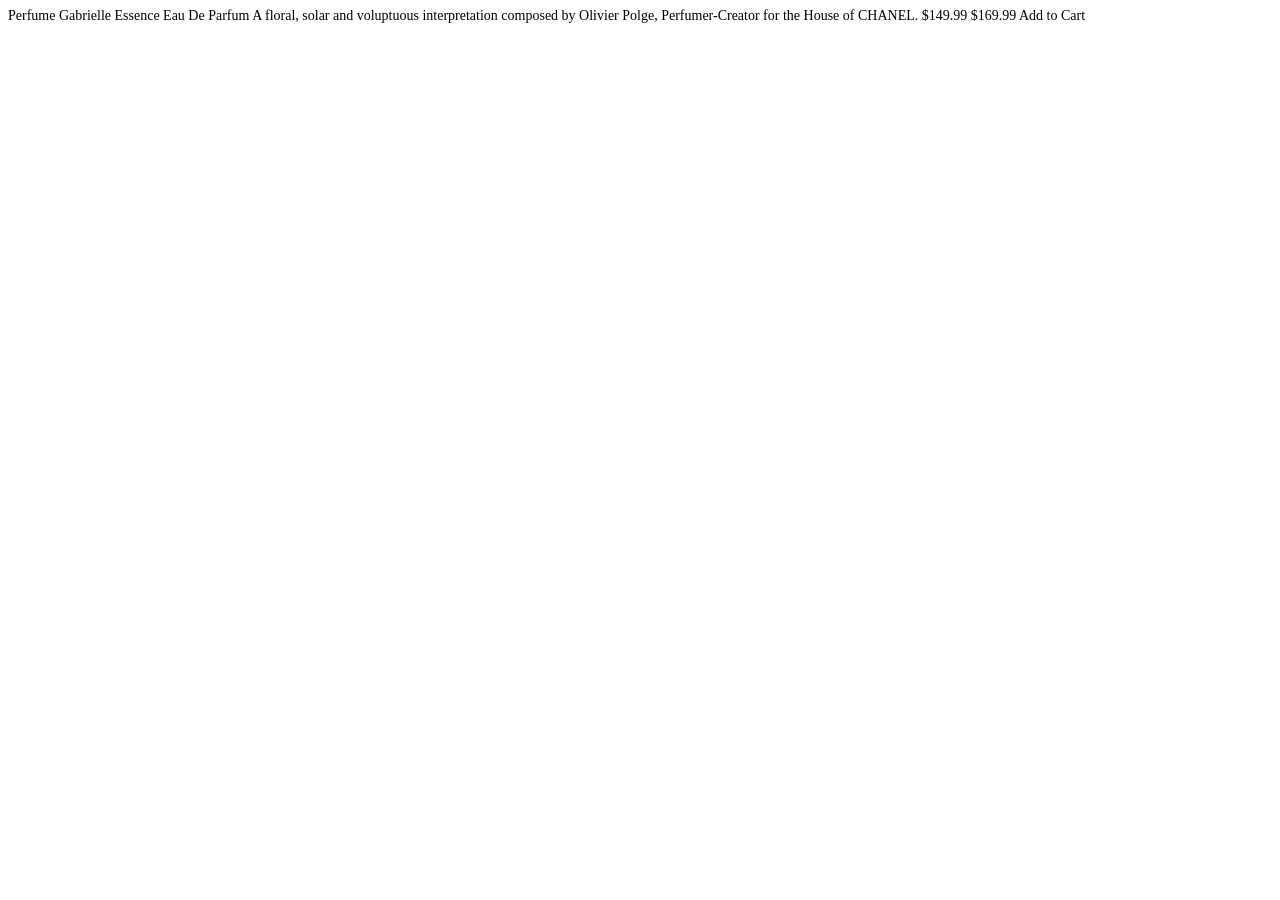
==== paths/Building responsive layouts/product-preview-card-component-main/index.html @ df7ce570 "setup project" ====
<!doctype html>
<html lang="en">
  <head>
    <meta charset="UTF-8" />
    <meta name="viewport" content="width=device-width, initial-scale=1.0" />

    <link
      rel="icon"
      type="image/png"
      sizes="32x32"
      href="./images/favicon-32x32.png"
    />

    <title>Frontend Mentor | Product preview card component</title>

    <link rel="preconnect" href="https://fonts.googleapis.com" />
    <link rel="preconnect" href="https://fonts.gstatic.com" crossorigin />
    <link
      href="https://fonts.googleapis.com/css2?family=Figtree:ital,wght@0,300..900;1,300..900&family=Fraunces:ital,opsz,wght@0,9..144,100..900;1,9..144,100..900&family=Inter:ital,opsz,wght@0,14..32,100..900;1,14..32,100..900&family=Montserrat:ital,wght@0,100..900;1,100..900&family=Outfit:wght@100..900&family=Young+Serif&display=swap"
      rel="stylesheet"
    />
    <link rel="stylesheet" href="styles.css" />
  </head>
  <body>
    Perfume Gabrielle Essence Eau De Parfum A floral, solar and voluptuous
    interpretation composed by Olivier Polge, Perfumer-Creator for the House of
    CHANEL. $149.99 $169.99 Add to Cart
  </body>
</html>
---- paths/Building responsive layouts/product-preview-card-component-main/styles.css ----
:root {
  --white: hsl(0, 0%, 100%);
  --black: hsl(212, 21%, 14%);
  --grey: hsl(228, 12%, 48%);
  --cream: hsl(30, 38%, 92%);

  --green-500: hsl(158, 36%, 37%);
  --green-700: hsl(158, 42%, 18%);

  --text-weight-light: 500;
  --text-weight-heavy: 700;

  --font-secondary: "Montserrat", sans-serif;
  --font-primary: "Fraunces", serif;
}

html {
  font-size: 14px;
}

@media screen and (min-width: 475px) {
  html {
    font-size: 14px;
  }
}
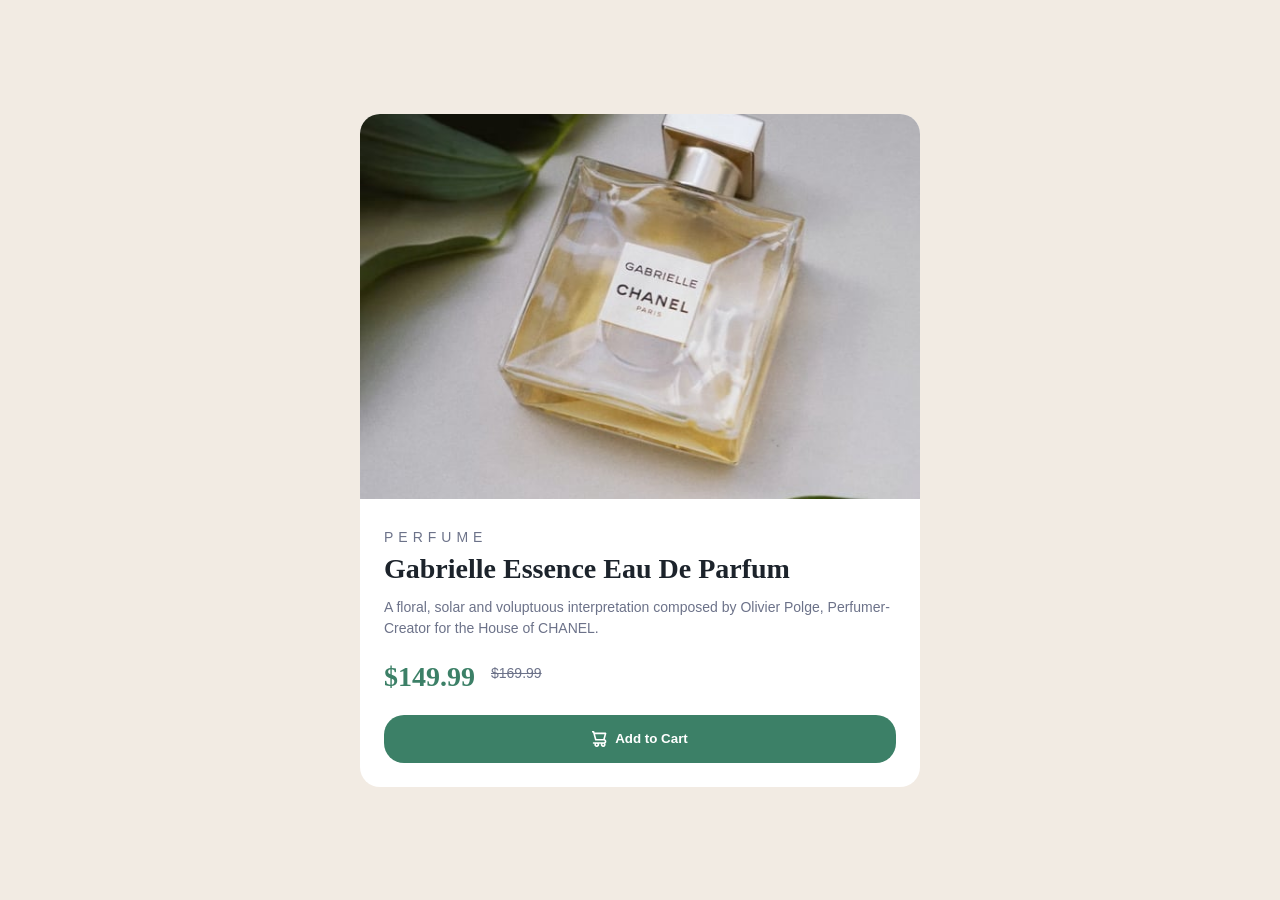
==== commit f4ce52ed: "style mobile version" ====
--- a/paths/Building responsive layouts/product-preview-card-component-main/index.html
+++ b/paths/Building responsive layouts/product-preview-card-component-main/index.html
@@ -22,8 +22,31 @@
     <link rel="stylesheet" href="styles.css" />
   </head>
   <body>
-    Perfume Gabrielle Essence Eau De Parfum A floral, solar and voluptuous
-    interpretation composed by Olivier Polge, Perfumer-Creator for the House of
-    CHANEL. $149.99 $169.99 Add to Cart
+    <article class="card">
+      <div class="image">
+        <picture>
+          <source
+            srcset="images/image-product-mobile.jpg"
+            media="(max-width: 600px)"
+          />
+          <img src="images/image-product-desktop.jpg" alt="Product image" />
+        </picture>
+      </div>
+      <section class="content">
+        <h3 class="product-type">Perfume</h3>
+        <h2 class="product-title">Gabrielle Essence Eau De Parfum</h2>
+        <p class="product-description">
+          A floral, solar and voluptuous interpretation composed by Olivier
+          Polge, Perfumer-Creator for the House of CHANEL.
+        </p>
+        <div class="price">
+          <p class="discounted-price">$149.99</p>
+          <p class="original-price">$169.99</p>
+        </div>
+        <button class="add-to-cart">
+          <img src="images/icon-cart.svg" alt="Cart icon" /> Add to Cart
+        </button>
+      </section>
+    </article>
   </body>
 </html>
--- a/paths/Building responsive layouts/product-preview-card-component-main/styles.css
+++ b/paths/Building responsive layouts/product-preview-card-component-main/styles.css
@@ -18,8 +18,120 @@
   font-size: 14px;
 }
 
-@media screen and (min-width: 475px) {
+* {
+  box-sizing: border-box;
+  margin: 0;
+  padding: 0;
+
+  font-family: var(--font-primary);
+  color: var(--stone-600);
+  font-weight: var(--text-weight-light);
+}
+
+body {
+  background-color: var(--cream);
+
+  height: 100vh;
+  display: flex;
+  align-items: center;
+}
+
+.card {
+  background-color: var(--white);
+  border-radius: 20px;
+  margin: 12px;
+
+  max-width: 560px;
+  min-width: 300px;
+}
+
+.image img {
+  max-width: 100%;
+  aspect-ratio: 16/11;
+  object-fit: cover;
+  object-position: 50% 100%;
+  border-radius: 20px 20px 0 0;
+}
+
+.content {
+  padding: 24px;
+}
+
+.product-type {
+  color: var(--grey);
+  font-family: var(--font-secondary);
+  font-size: 1rem;
+  text-transform: uppercase;
+  line-height: 1.5;
+  letter-spacing: 5px;
+  margin-bottom: 0.5rem;
+}
+
+.product-title {
+  color: var(--black);
+  font-size: 2rem;
+  font-weight: var(--text-weight-heavy);
+  line-height: 1;
+
+  margin-bottom: 1rem;
+}
+
+.product-description {
+  color: var(--grey);
+  font-family: var(--font-secondary);
+  font-size: 1rem;
+  line-height: 1.5;
+}
+
+.price {
+  display: flex;
+  gap: 16px;
+
+  margin: 24px 0;
+}
+
+.discounted-price {
+  color: var(--green-500);
+  font-size: 2rem;
+  font-weight: var(--text-weight-heavy);
+  line-height: 1;
+}
+
+.original-price {
+  text-decoration: line-through;
+  color: var(--grey);
+  font-family: var(--font-secondary);
+  font-size: 1rem;
+  line-height: 1.5;
+}
+
+.add-to-cart {
+  color: var(--white);
+  background-color: var(--green-500);
+  width: 100%;
+  border: none;
+  border-radius: 20px;
+  padding: 16px 8px;
+
+  font-family: var(--font-secondary);
+  font-weight: var(--text-weight-heavy);
+
+  display: flex;
+  justify-content: center;
+  align-items: center;
+  gap: 8px;
+}
+
+@media screen and (min-width: 600px) {
   html {
     font-size: 14px;
   }
+
+  body {
+    justify-content: center;
+  }
+
+  .image img {
+    object-position: 50% 40%;
+  }
 }
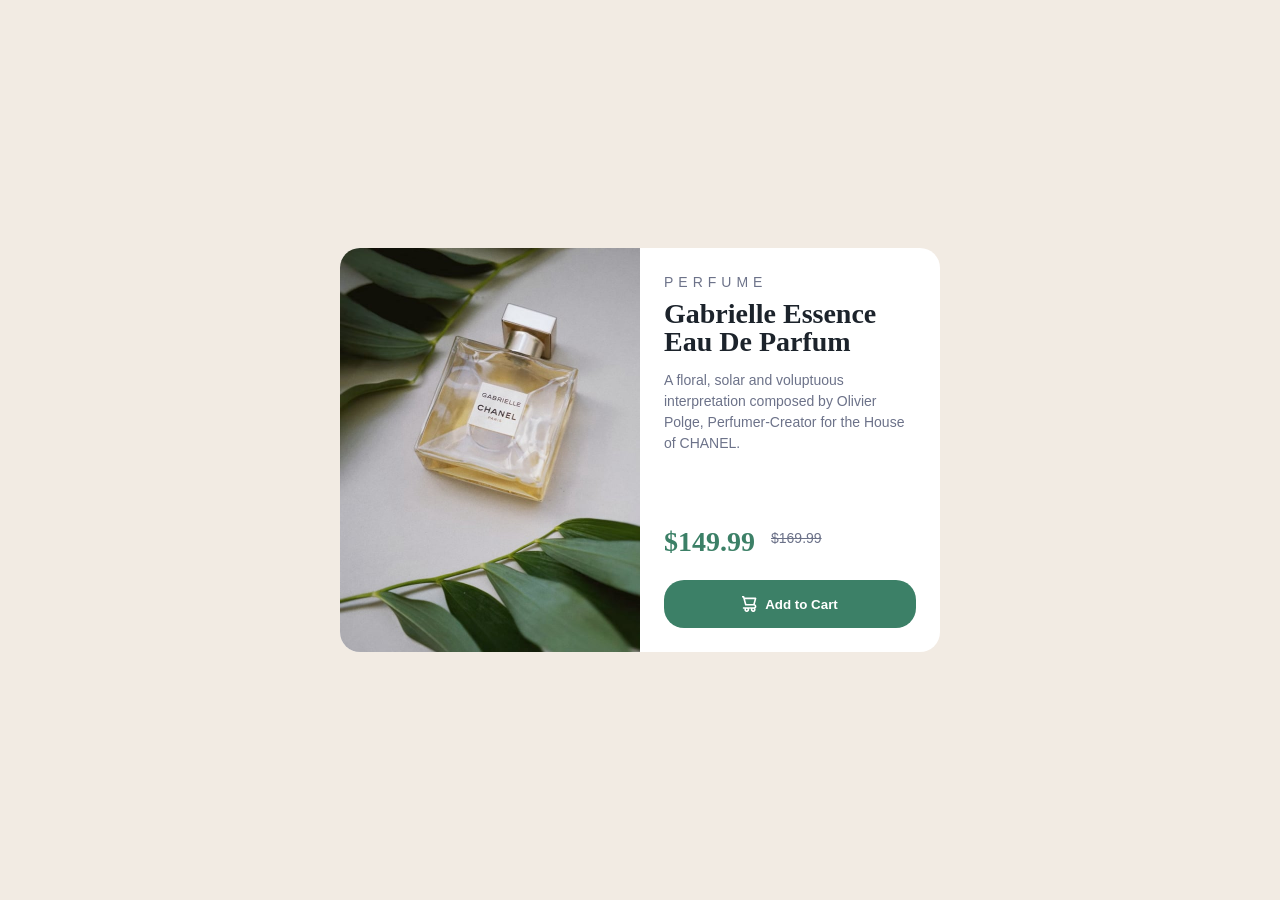
==== commit cf4716a3: "add button states" ====
--- a/paths/Building responsive layouts/product-preview-card-component-main/index.html
+++ b/paths/Building responsive layouts/product-preview-card-component-main/index.html
@@ -27,7 +27,7 @@
         <picture>
           <source
             srcset="images/image-product-mobile.jpg"
-            media="(max-width: 600px)"
+            media="(max-width: 599px)"
           />
           <img src="images/image-product-desktop.jpg" alt="Product image" />
         </picture>
--- a/paths/Building responsive layouts/product-preview-card-component-main/styles.css
+++ b/paths/Building responsive layouts/product-preview-card-component-main/styles.css
@@ -41,7 +41,7 @@
   border-radius: 20px;
   margin: 12px;
 
-  max-width: 560px;
+  max-width: 600px;
   min-width: 300px;
 }
 
@@ -49,11 +49,13 @@
   max-width: 100%;
   aspect-ratio: 16/11;
   object-fit: cover;
-  object-position: 50% 100%;
+  object-position: 50% 70%;
   border-radius: 20px 20px 0 0;
 }
 
 .content {
+  display: flex;
+  flex-direction: column;
   padding: 24px;
 }
 
@@ -120,6 +122,19 @@
   justify-content: center;
   align-items: center;
   gap: 8px;
+
+  transition: background-color 0.5s;
+}
+
+.add-to-cart:hover {
+  cursor: pointer;
+
+  background-color: var(--green-700);
+}
+
+.add-to-cart:active {
+  transition: none;
+  background-color: var(--grey);
 }
 
 @media screen and (min-width: 600px) {
@@ -131,7 +146,20 @@
     justify-content: center;
   }
 
+  .card {
+    display: grid;
+    grid-auto-flow: column;
+    grid-auto-columns: 1fr;
+  }
+
   .image img {
-    object-position: 50% 40%;
+    max-height: 100%;
+    height: 100%;
+    aspect-ratio: 0.75;
+    border-radius: 20px 0 0 20px;
+  }
+
+  .price {
+    margin-top: auto;
   }
 }
